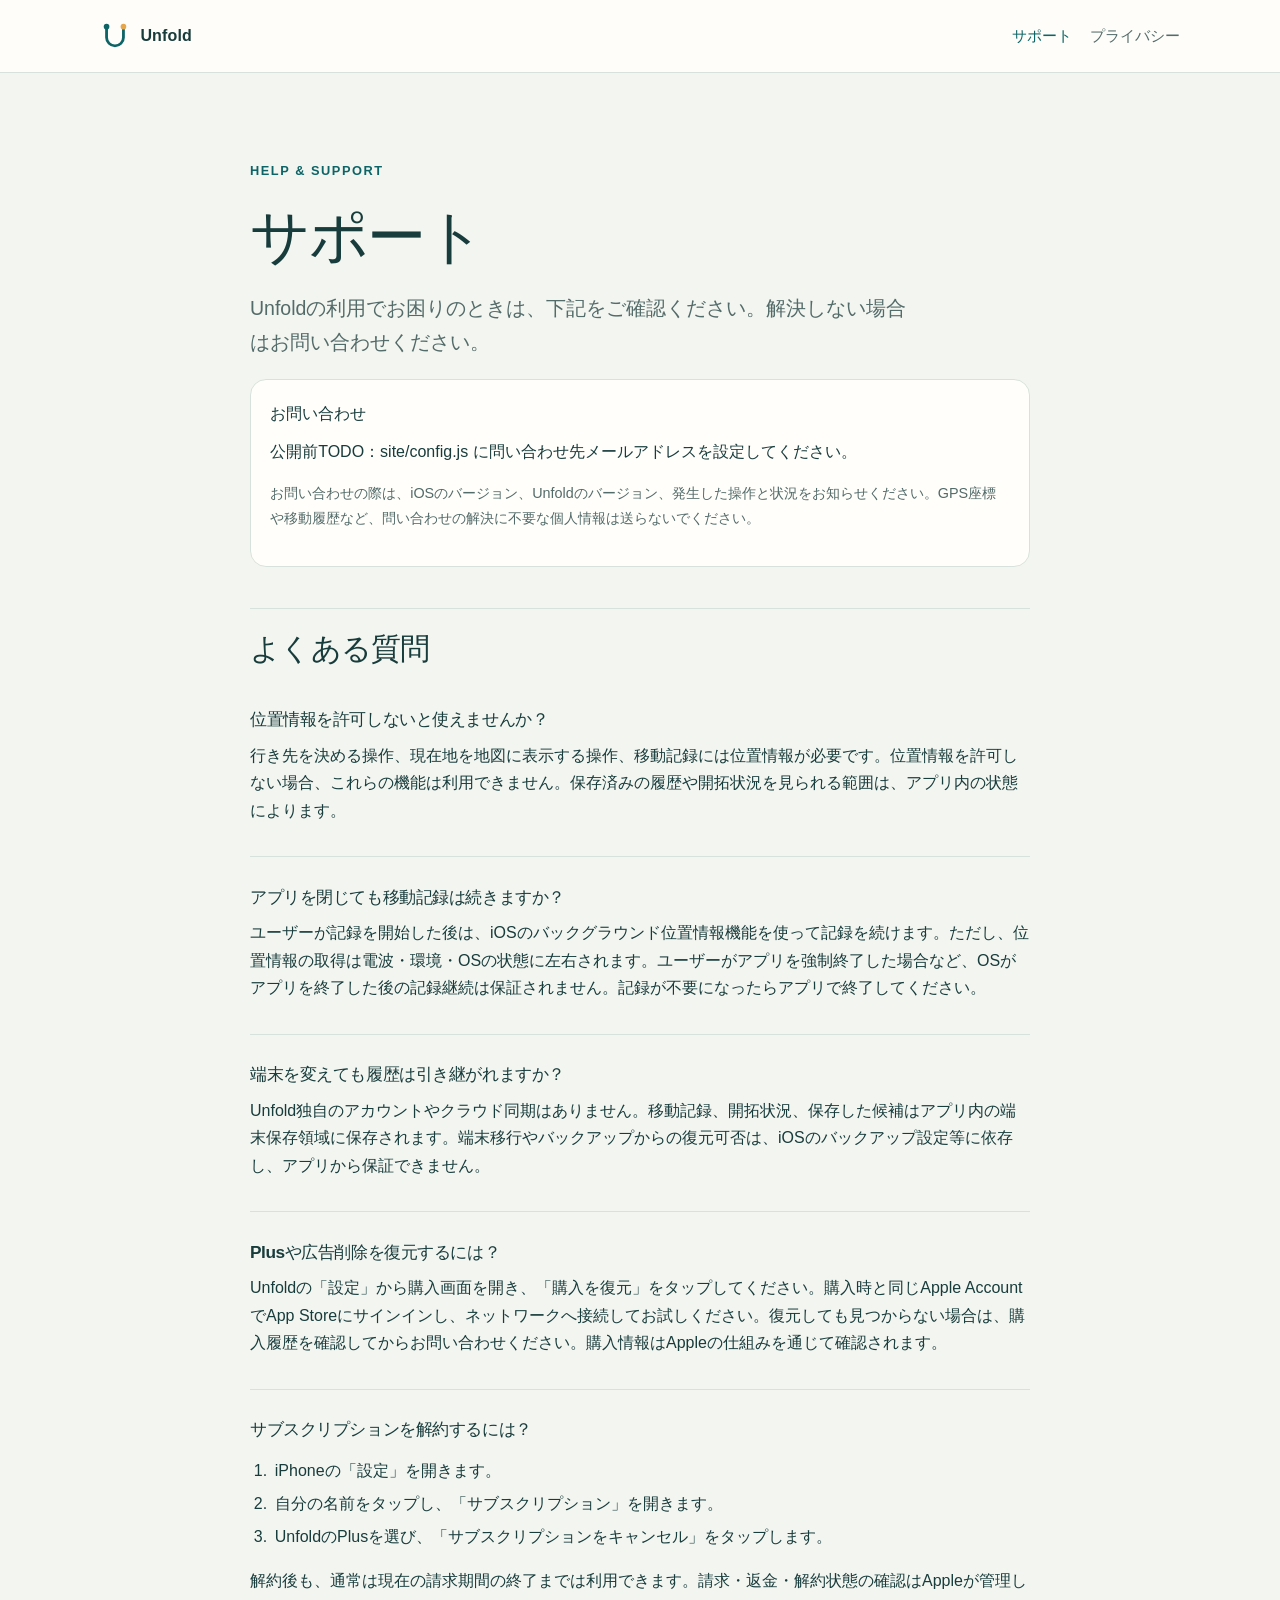
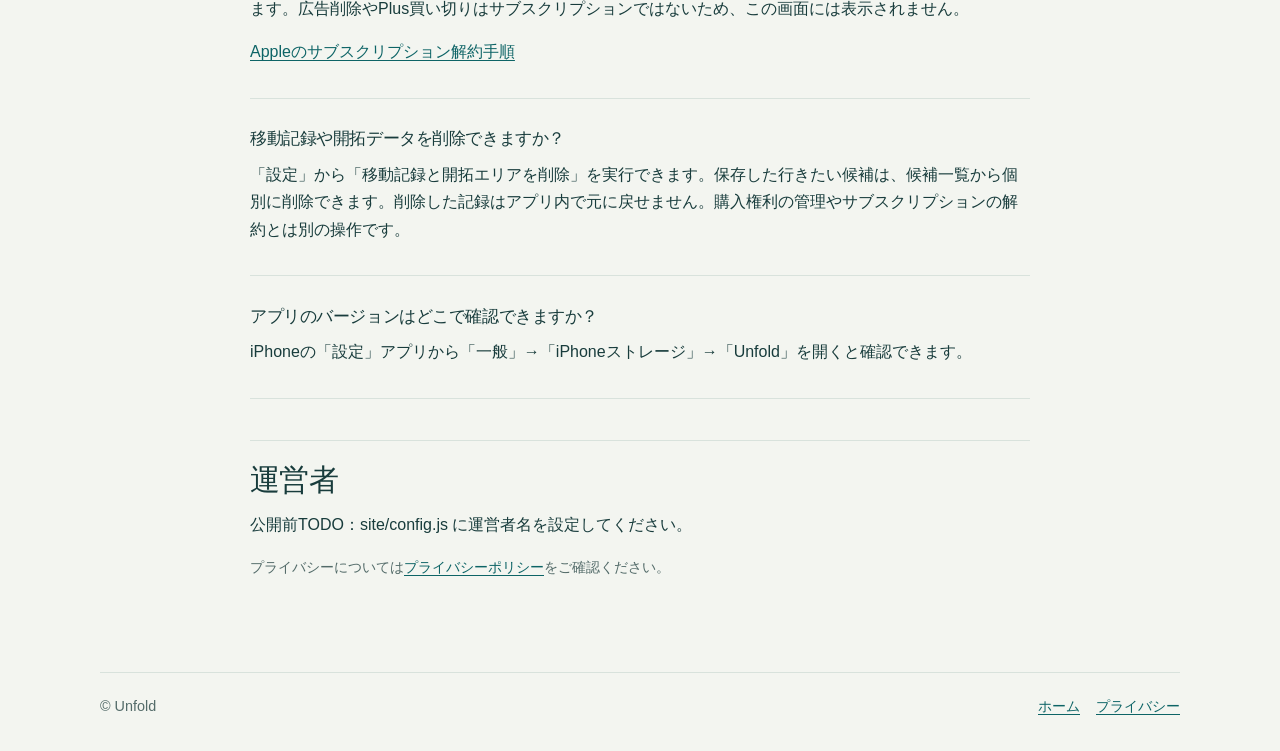
==== support/index.html @ b49b426a "Prepare Unfold support site for GitHub Pages" ====
<!doctype html>
<html lang="ja">
<head>
  <meta charset="utf-8"><meta name="viewport" content="width=device-width, initial-scale=1">
  <meta name="description" content="Unfold iOSアプリの使い方とお問い合わせ先。">
  <title>サポート — Unfold</title><link rel="stylesheet" href="../assets/site.css">
  <script defer src="../config.js"></script><script defer src="../assets/site.js"></script>
</head>
<body>
  <a class="skip-link" href="#main">本文へ移動</a>
  <header class="topbar"><div class="topbar-inner"><a class="brand" href="../"><svg class="brand-mark" viewBox="0 0 32 32" fill="none" aria-hidden="true"><path d="M7 6v11.5a9 9 0 0 0 18 0V6" stroke="currentColor" stroke-width="3" stroke-linecap="round"/><circle cx="7" cy="6" r="3" fill="currentColor"/><circle cx="25" cy="6" r="3" fill="#E5A64C"/></svg>Unfold</a><nav aria-label="メインナビゲーション"><a href="./" aria-current="page">サポート</a><a href="../privacy/">プライバシー</a></nav></div></header>
  <main id="main" class="content">
    <p class="eyebrow">Help & Support</p><h1>サポート</h1>
    <p class="lede">Unfoldの利用でお困りのときは、下記をご確認ください。解決しない場合はお問い合わせください。</p>
    <div class="contact-box"><strong>お問い合わせ</strong><p data-support-email>公開前TODO：問い合わせ先を設定してください。</p><p class="meta">お問い合わせの際は、iOSのバージョン、Unfoldのバージョン、発生した操作と状況をお知らせください。GPS座標や移動履歴など、問い合わせの解決に不要な個人情報は送らないでください。</p></div>
    <h2>よくある質問</h2>
    <section class="faq"><h3>位置情報を許可しないと使えませんか？</h3><p>行き先を決める操作、現在地を地図に表示する操作、移動記録には位置情報が必要です。位置情報を許可しない場合、これらの機能は利用できません。保存済みの履歴や開拓状況を見られる範囲は、アプリ内の状態によります。</p></section>
    <section class="faq"><h3>アプリを閉じても移動記録は続きますか？</h3><p>ユーザーが記録を開始した後は、iOSのバックグラウンド位置情報機能を使って記録を続けます。ただし、位置情報の取得は電波・環境・OSの状態に左右されます。ユーザーがアプリを強制終了した場合など、OSがアプリを終了した後の記録継続は保証されません。記録が不要になったらアプリで終了してください。</p></section>
    <section class="faq"><h3>端末を変えても履歴は引き継がれますか？</h3><p>Unfold独自のアカウントやクラウド同期はありません。移動記録、開拓状況、保存した候補はアプリ内の端末保存領域に保存されます。端末移行やバックアップからの復元可否は、iOSのバックアップ設定等に依存し、アプリから保証できません。</p></section>
    <section class="faq"><h3>Plusや広告削除を復元するには？</h3><p>Unfoldの「設定」から購入画面を開き、「購入を復元」をタップしてください。購入時と同じApple AccountでApp Storeにサインインし、ネットワークへ接続してお試しください。復元しても見つからない場合は、購入履歴を確認してからお問い合わせください。購入情報はAppleの仕組みを通じて確認されます。</p></section>
    <section class="faq"><h3>サブスクリプションを解約するには？</h3><ol><li>iPhoneの「設定」を開きます。</li><li>自分の名前をタップし、「サブスクリプション」を開きます。</li><li>UnfoldのPlusを選び、「サブスクリプションをキャンセル」をタップします。</li></ol><p>解約後も、通常は現在の請求期間の終了までは利用できます。請求・返金・解約状態の確認はAppleが管理します。広告削除やPlus買い切りはサブスクリプションではないため、この画面には表示されません。</p><p><a href="https://support.apple.com/ja-jp/118428">Appleのサブスクリプション解約手順</a></p></section>
    <section class="faq"><h3>移動記録や開拓データを削除できますか？</h3><p>「設定」から「移動記録と開拓エリアを削除」を実行できます。保存した行きたい候補は、候補一覧から個別に削除できます。削除した記録はアプリ内で元に戻せません。購入権利の管理やサブスクリプションの解約とは別の操作です。</p></section>
    <section class="faq"><h3>アプリのバージョンはどこで確認できますか？</h3><p>iPhoneの「設定」アプリから「一般」→「iPhoneストレージ」→「Unfold」を開くと確認できます。</p></section>
    <h2>運営者</h2><p data-operator>公開前TODO：運営者名を設定してください。</p>
    <p class="meta">プライバシーについては<a href="../privacy/">プライバシーポリシー</a>をご確認ください。</p>
  </main>
  <footer><div class="footer-inner"><span>© Unfold</span><span class="footer-links"><a href="../">ホーム</a><a href="../privacy/">プライバシー</a></span></div></footer>
</body>
</html>
---- assets/site.css ----
:root {
  color-scheme: light dark;
  --ink: #183c3c;
  --muted: #536b69;
  --paper: #f3f5f0;
  --surface: #fffefa;
  --line: #d8e2dc;
  --teal: #0d6466;
  --teal-dark: #084b4d;
  --accent: #e5a64c;
  --notice: #fff2d9;
  --notice-ink: #624510;
  font-family: -apple-system, BlinkMacSystemFont, "Hiragino Sans", "Yu Gothic UI", Meiryo, sans-serif;
  font-synthesis: none;
  text-rendering: optimizeLegibility;
}

@media (prefers-color-scheme: dark) {
  :root {
    --ink: #e6f0eb; --muted: #b2c2bb; --paper: #101d1c; --surface: #182725;
    --line: #314440; --teal: #82c6bd; --teal-dark: #9bd7ce; --notice: #45371e; --notice-ink: #ffe2a5;
  }
}

* { box-sizing: border-box; }
html { scroll-behavior: smooth; }
body { margin: 0; background: var(--paper); color: var(--ink); line-height: 1.72; font-size: 16px; }
a { color: var(--teal); text-underline-offset: .18em; }
a:hover { color: var(--teal-dark); }
a:focus-visible, button:focus-visible { outline: 3px solid var(--accent); outline-offset: 3px; }
.skip-link { position: absolute; left: -9999px; top: 1rem; background: var(--surface); padding: .6rem 1rem; z-index: 10; }
.skip-link:focus { left: 1rem; }
.topbar { border-bottom: 1px solid var(--line); background: color-mix(in srgb, var(--surface) 92%, transparent); }
.topbar-inner, main, footer { width: min(100% - 2rem, 1080px); margin-inline: auto; }
.topbar-inner { display: flex; align-items: center; justify-content: space-between; gap: 1rem; min-height: 72px; }
.brand { display: inline-flex; align-items: center; gap: .65rem; color: var(--ink); font-weight: 750; text-decoration: none; letter-spacing: .01em; }
.brand-mark { width: 30px; height: 30px; color: var(--teal); }
nav { display: flex; gap: 1.1rem; flex-wrap: wrap; }
nav a { color: var(--muted); font-size: .94rem; font-weight: 650; text-decoration: none; }
nav a[aria-current="page"] { color: var(--teal); }
main { padding-block: clamp(2.2rem, 6vw, 5rem); }
.eyebrow { color: var(--teal); font-weight: 750; font-size: .8rem; letter-spacing: .12em; text-transform: uppercase; }
h1, h2, h3 { line-height: 1.32; letter-spacing: -.025em; }
h1 { font-size: clamp(2rem, 5vw, 3.7rem); margin: .5rem 0 1rem; }
h2 { font-size: clamp(1.35rem, 3vw, 1.85rem); margin: 2.6rem 0 .75rem; }
h3 { font-size: 1.08rem; margin: 1.6rem 0 .5rem; }
p { margin: .65rem 0 1rem; }
.lede { color: var(--muted); max-width: 42rem; font-size: clamp(1.05rem, 2vw, 1.22rem); }
.hero { position: relative; overflow: hidden; border-radius: 26px; padding: clamp(1.5rem, 5vw, 4rem); background: var(--surface); border: 1px solid var(--line); }
.hero:after { content: ""; position: absolute; width: 340px; height: 340px; right: -90px; bottom: -190px; border: 1px solid color-mix(in srgb, var(--teal) 30%, transparent); border-radius: 48%; transform: rotate(-28deg); box-shadow: 0 0 0 22px color-mix(in srgb, var(--teal) 5%, transparent), 0 0 0 48px color-mix(in srgb, var(--teal) 4%, transparent); pointer-events: none; }
.hero-content { position: relative; z-index: 1; max-width: 44rem; }
.hero h1 { max-width: 12ch; }
.hero-mark { display: inline-flex; align-items: center; gap: .55rem; color: var(--teal); font-size: .86rem; font-weight: 750; }
.route-dot { display: inline-block; width: 10px; height: 10px; border: 2px solid var(--teal); border-radius: 50%; box-shadow: 11px 10px 0 -2px var(--accent); margin-right: .35rem; }
.cards { display: grid; grid-template-columns: repeat(2, minmax(0, 1fr)); gap: 1rem; margin-top: 1.4rem; }
.card { display: block; min-height: 170px; padding: 1.35rem; color: var(--ink); background: var(--surface); border: 1px solid var(--line); border-radius: 18px; text-decoration: none; transition: transform .18s ease, border-color .18s ease; }
.card:hover { transform: translateY(-2px); border-color: var(--teal); }
.card h2 { margin: .2rem 0 .5rem; font-size: 1.3rem; }
.card p { color: var(--muted); margin: 0; }
.arrow { float: right; color: var(--teal); font-size: 1.3rem; }
.content { max-width: 780px; }
.content h1 { max-width: 18ch; }
.content h2 { padding-top: 1.2rem; border-top: 1px solid var(--line); }
.content li { padding-left: .2rem; margin: .35rem 0; }
.content ul, .content ol { padding-left: 1.35rem; }
.callout { margin: 1.4rem 0; padding: 1rem 1.15rem; border-left: 4px solid var(--accent); border-radius: 0 12px 12px 0; background: var(--notice); color: var(--notice-ink); }
.callout strong { display: block; margin-bottom: .2rem; }
.contact-box { margin-top: 1.25rem; padding: 1.2rem; border: 1px solid var(--line); background: var(--surface); border-radius: 16px; overflow-wrap: anywhere; }
.contact-box a { font-weight: 700; }
.meta { color: var(--muted); font-size: .9rem; }
.faq { padding: .2rem 0 1rem; border-bottom: 1px solid var(--line); }
.faq h3 { margin-bottom: .3rem; }
footer { border-top: 1px solid var(--line); padding-block: 1.3rem 2rem; color: var(--muted); font-size: .9rem; }
.footer-inner { display: flex; justify-content: space-between; align-items: center; flex-wrap: wrap; gap: .7rem; }
.footer-links { display: flex; gap: 1rem; }
@media (max-width: 600px) {
  .topbar-inner, main, footer { width: min(100% - 1.25rem, 1080px); }
  .topbar-inner { min-height: 64px; align-items: flex-start; flex-direction: column; padding-block: .7rem; gap: .45rem; }
  nav { gap: 1rem; }
  .cards { grid-template-columns: 1fr; }
  .card { min-height: auto; }
  .hero { border-radius: 20px; }
}
@media (prefers-reduced-motion: reduce) { html { scroll-behavior: auto; } *, *::before, *::after { transition-duration: .01ms !important; animation-duration: .01ms !important; } }
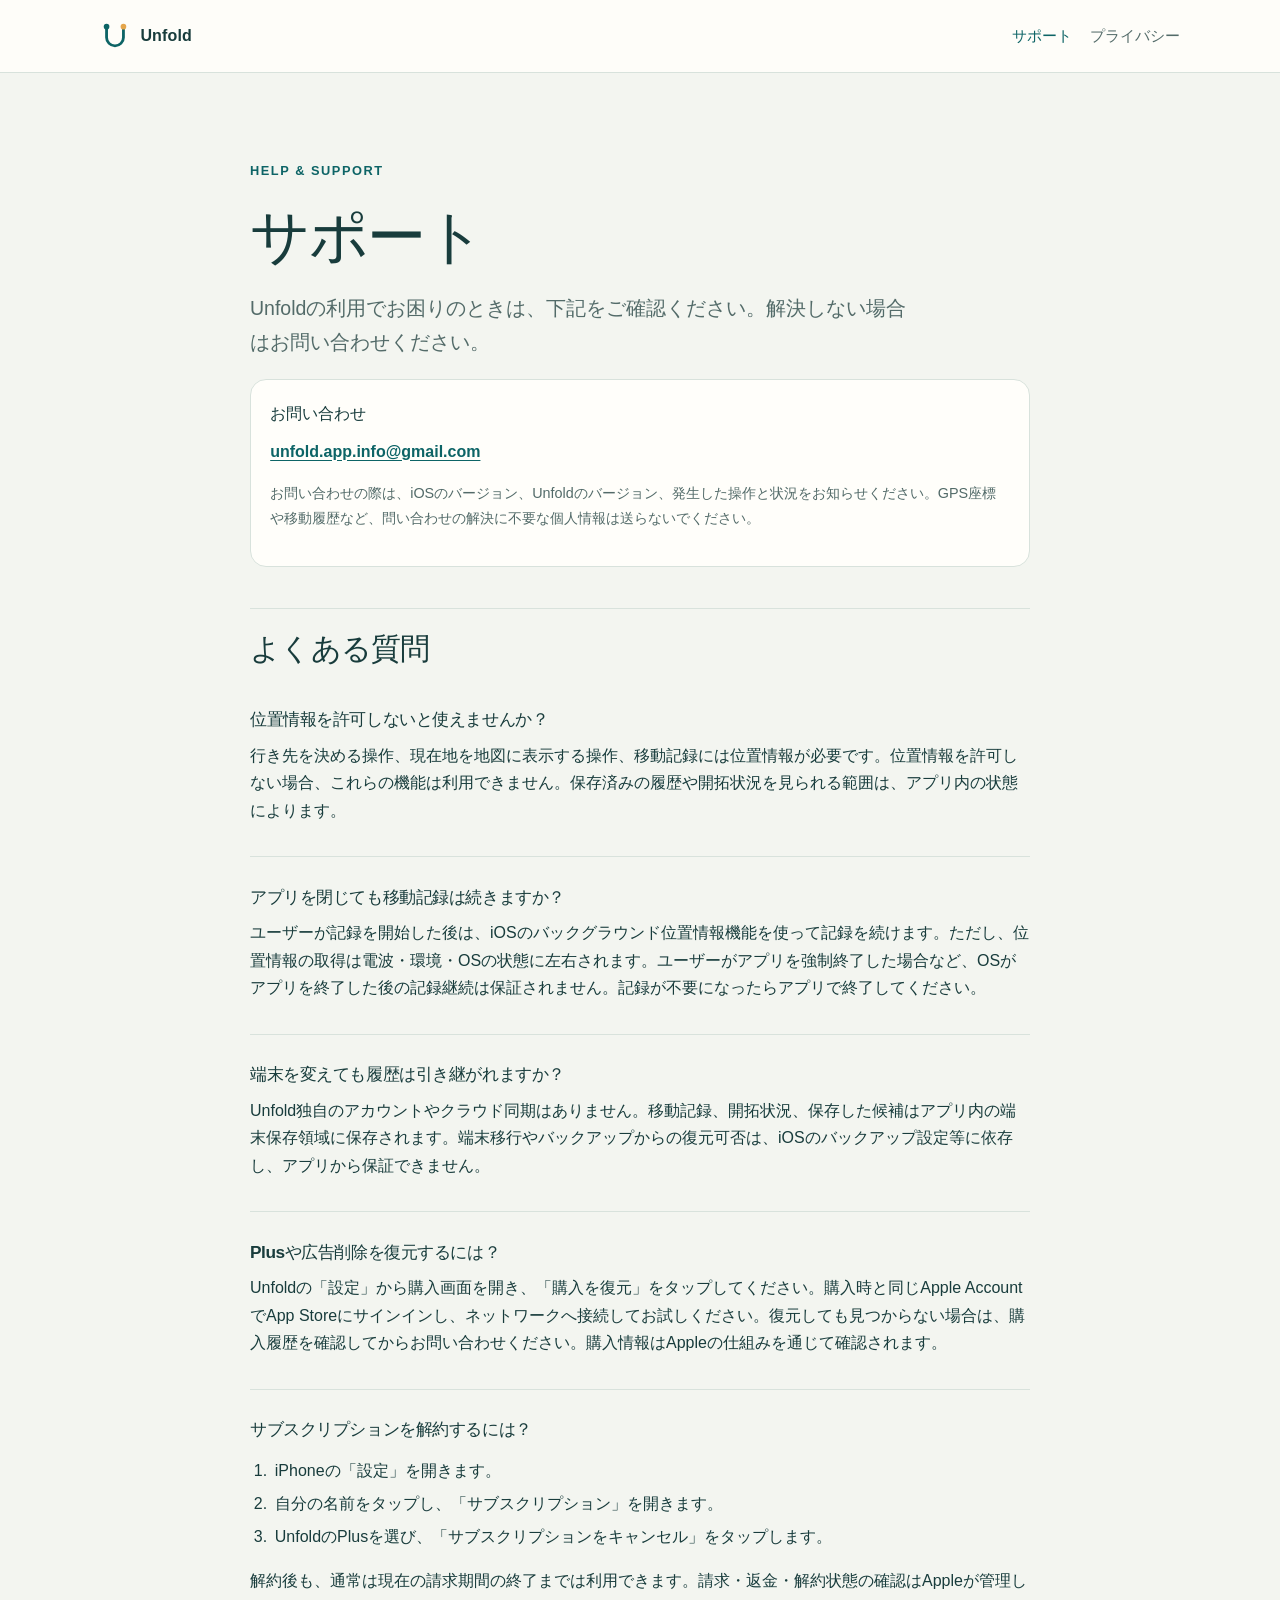
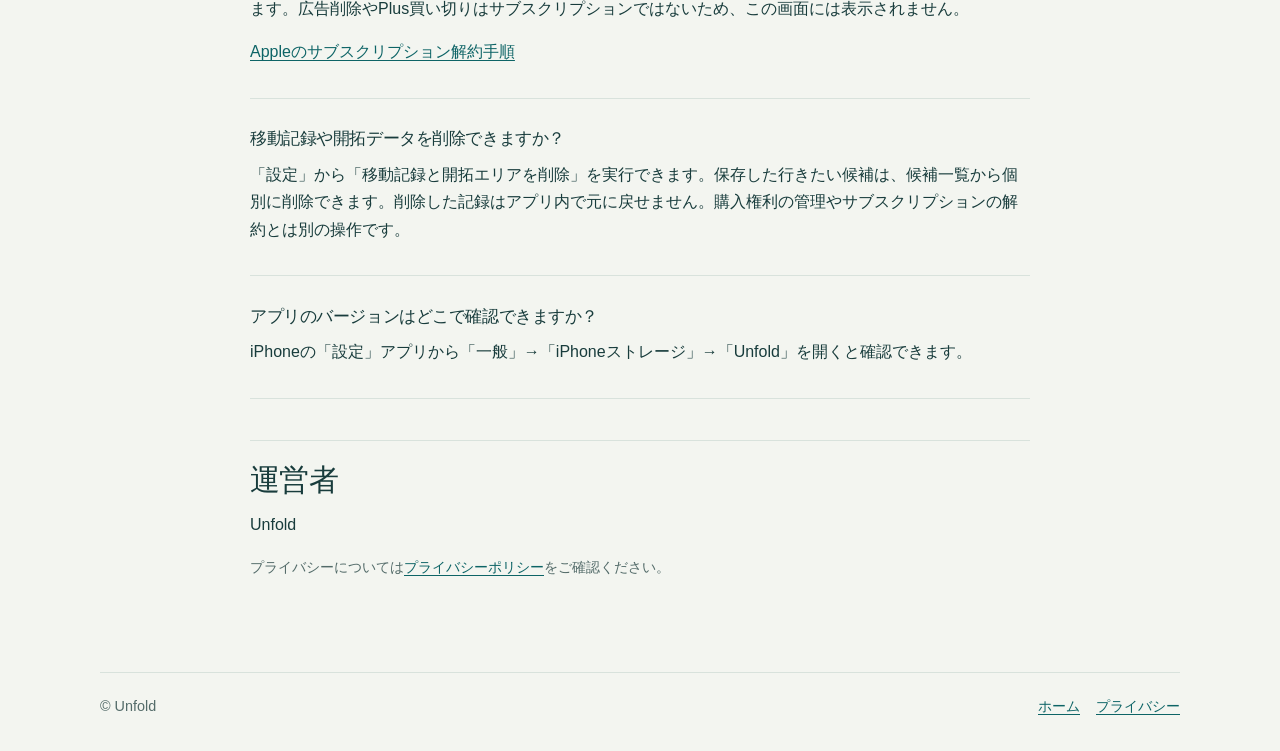
==== commit 9d223c69: "Publish support contact and privacy policy" ====
--- a/support/index.html
+++ b/support/index.html
@@ -10,9 +10,9 @@
   <a class="skip-link" href="#main">本文へ移動</a>
   <header class="topbar"><div class="topbar-inner"><a class="brand" href="../"><svg class="brand-mark" viewBox="0 0 32 32" fill="none" aria-hidden="true"><path d="M7 6v11.5a9 9 0 0 0 18 0V6" stroke="currentColor" stroke-width="3" stroke-linecap="round"/><circle cx="7" cy="6" r="3" fill="currentColor"/><circle cx="25" cy="6" r="3" fill="#E5A64C"/></svg>Unfold</a><nav aria-label="メインナビゲーション"><a href="./" aria-current="page">サポート</a><a href="../privacy/">プライバシー</a></nav></div></header>
   <main id="main" class="content">
-    <p class="eyebrow">Help & Support</p><h1>サポート</h1>
+    <p class="eyebrow">Help &amp; Support</p><h1>サポート</h1>
     <p class="lede">Unfoldの利用でお困りのときは、下記をご確認ください。解決しない場合はお問い合わせください。</p>
-    <div class="contact-box"><strong>お問い合わせ</strong><p data-support-email>公開前TODO：問い合わせ先を設定してください。</p><p class="meta">お問い合わせの際は、iOSのバージョン、Unfoldのバージョン、発生した操作と状況をお知らせください。GPS座標や移動履歴など、問い合わせの解決に不要な個人情報は送らないでください。</p></div>
+    <div class="contact-box"><strong>お問い合わせ</strong><p data-support-email><a href="mailto:unfold.app.info@gmail.com">unfold.app.info@gmail.com</a></p><p class="meta">お問い合わせの際は、iOSのバージョン、Unfoldのバージョン、発生した操作と状況をお知らせください。GPS座標や移動履歴など、問い合わせの解決に不要な個人情報は送らないでください。</p></div>
     <h2>よくある質問</h2>
     <section class="faq"><h3>位置情報を許可しないと使えませんか？</h3><p>行き先を決める操作、現在地を地図に表示する操作、移動記録には位置情報が必要です。位置情報を許可しない場合、これらの機能は利用できません。保存済みの履歴や開拓状況を見られる範囲は、アプリ内の状態によります。</p></section>
     <section class="faq"><h3>アプリを閉じても移動記録は続きますか？</h3><p>ユーザーが記録を開始した後は、iOSのバックグラウンド位置情報機能を使って記録を続けます。ただし、位置情報の取得は電波・環境・OSの状態に左右されます。ユーザーがアプリを強制終了した場合など、OSがアプリを終了した後の記録継続は保証されません。記録が不要になったらアプリで終了してください。</p></section>
@@ -21,7 +21,7 @@
     <section class="faq"><h3>サブスクリプションを解約するには？</h3><ol><li>iPhoneの「設定」を開きます。</li><li>自分の名前をタップし、「サブスクリプション」を開きます。</li><li>UnfoldのPlusを選び、「サブスクリプションをキャンセル」をタップします。</li></ol><p>解約後も、通常は現在の請求期間の終了までは利用できます。請求・返金・解約状態の確認はAppleが管理します。広告削除やPlus買い切りはサブスクリプションではないため、この画面には表示されません。</p><p><a href="https://support.apple.com/ja-jp/118428">Appleのサブスクリプション解約手順</a></p></section>
     <section class="faq"><h3>移動記録や開拓データを削除できますか？</h3><p>「設定」から「移動記録と開拓エリアを削除」を実行できます。保存した行きたい候補は、候補一覧から個別に削除できます。削除した記録はアプリ内で元に戻せません。購入権利の管理やサブスクリプションの解約とは別の操作です。</p></section>
     <section class="faq"><h3>アプリのバージョンはどこで確認できますか？</h3><p>iPhoneの「設定」アプリから「一般」→「iPhoneストレージ」→「Unfold」を開くと確認できます。</p></section>
-    <h2>運営者</h2><p data-operator>公開前TODO：運営者名を設定してください。</p>
+    <h2>運営者</h2><p data-operator>Unfold</p>
     <p class="meta">プライバシーについては<a href="../privacy/">プライバシーポリシー</a>をご確認ください。</p>
   </main>
   <footer><div class="footer-inner"><span>© Unfold</span><span class="footer-links"><a href="../">ホーム</a><a href="../privacy/">プライバシー</a></span></div></footer>
